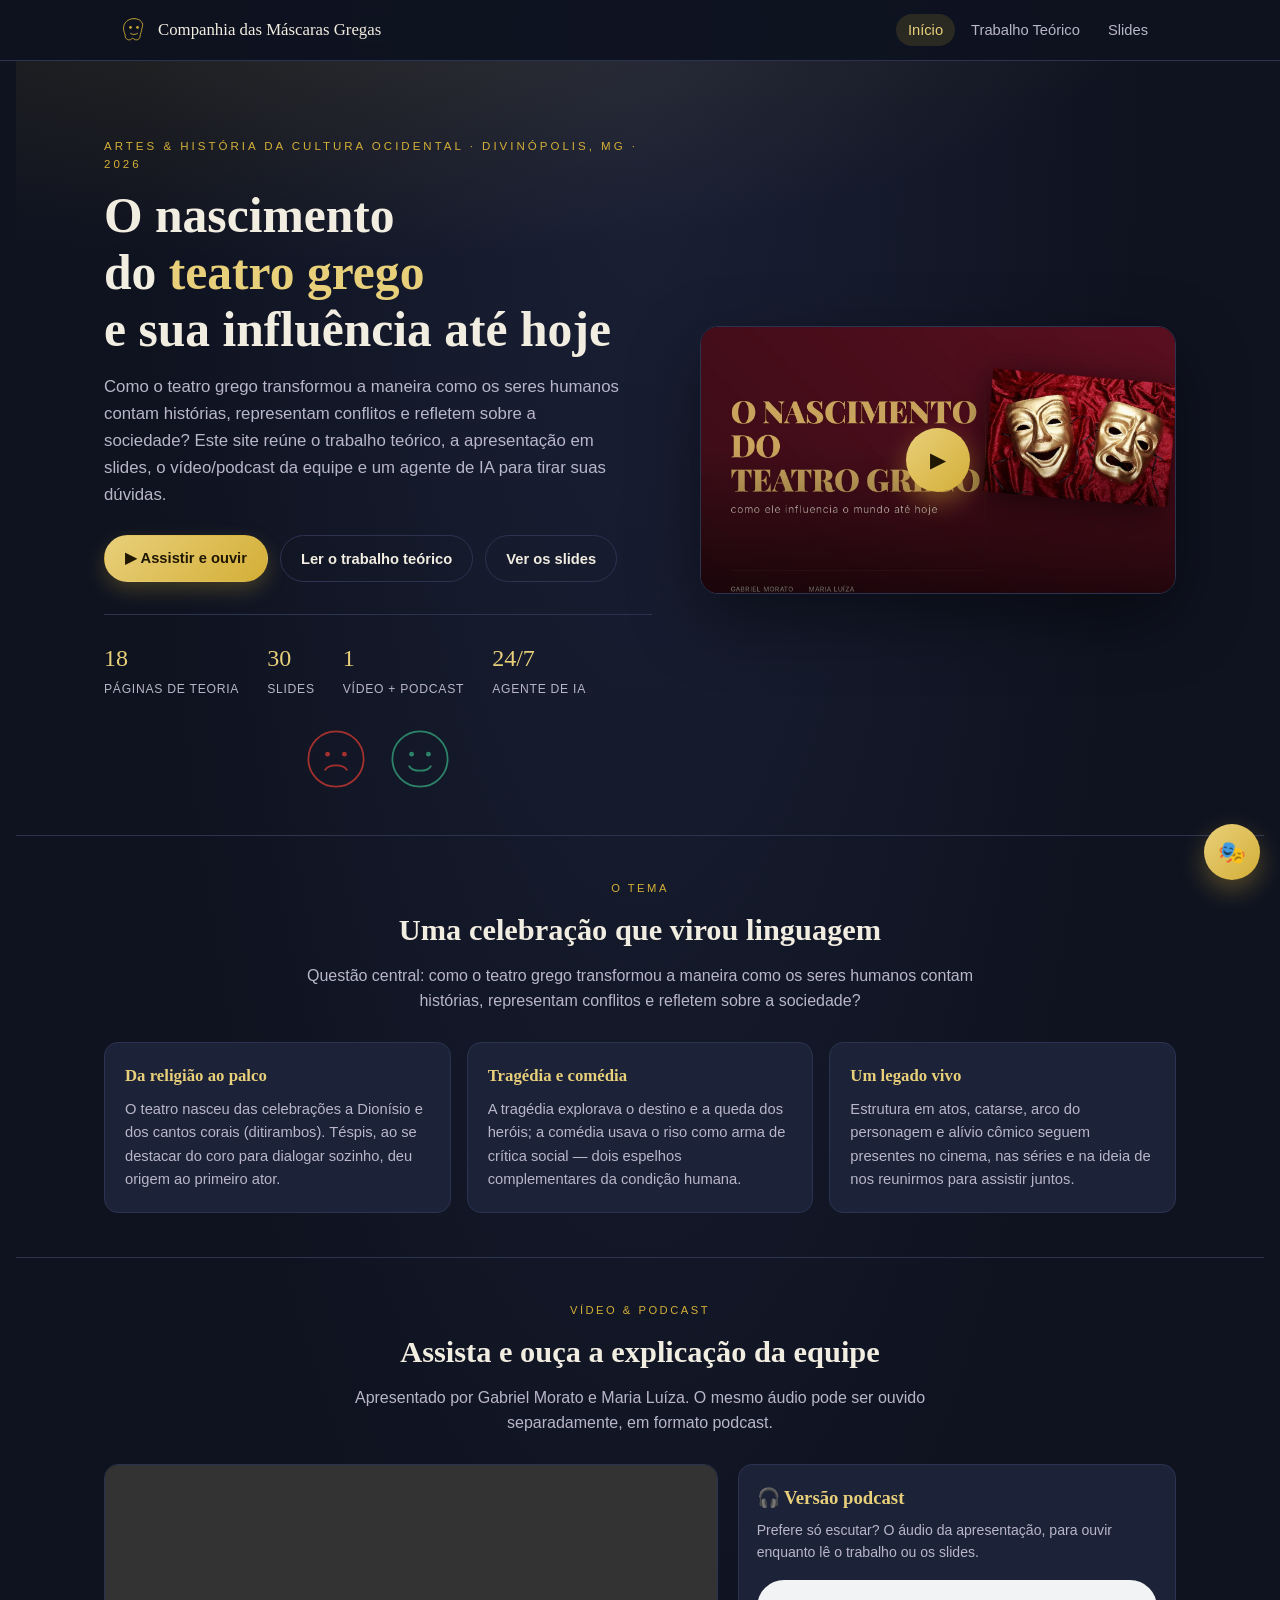
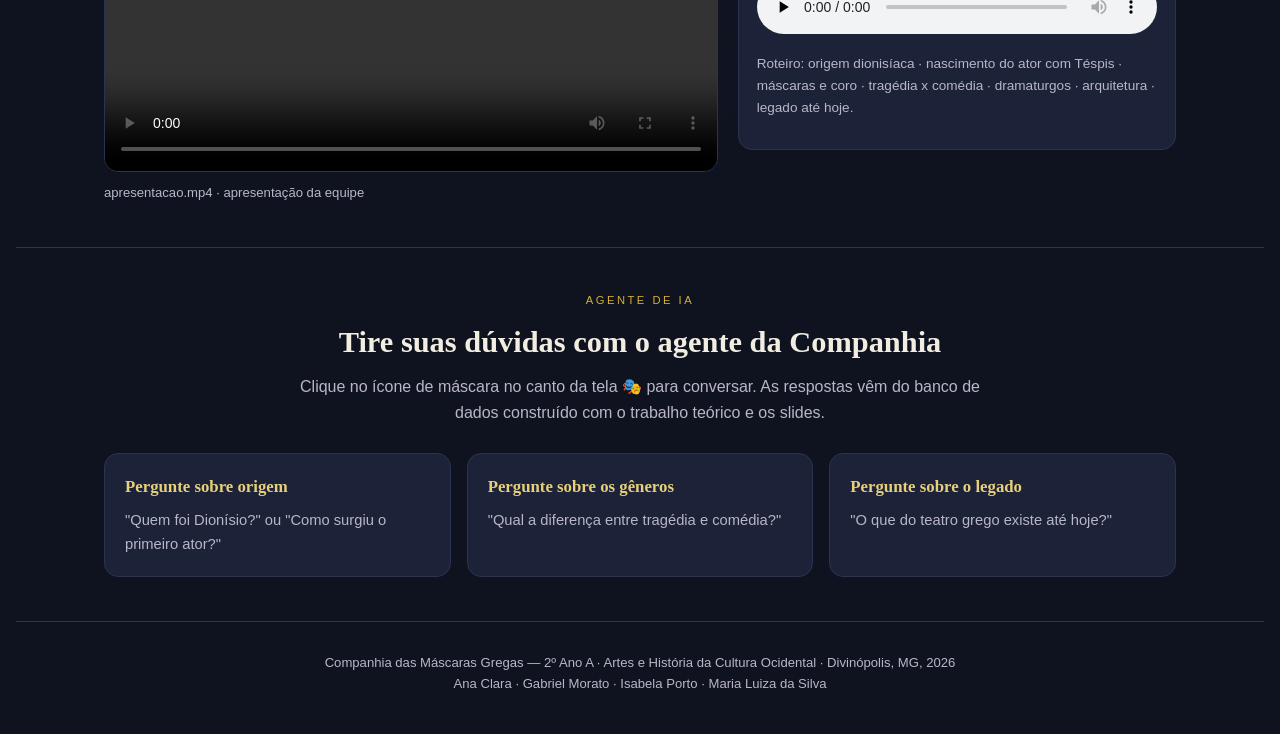
==== index.html @ db6a3429 "Galeria de páginas na aba Teoria e melhora a landing page - Substitui o iframe do PDF teórico por um" ====
<!DOCTYPE html>
<html lang="pt-BR">
<head>
<meta charset="UTF-8" />
<meta name="viewport" content="width=device-width, initial-scale=1.0" />
<title>Companhia das Máscaras Gregas</title>
<style>
:root{
  --bg:#0f1320; --bg-alt:#171c2e; --card:#1c2238;
  --gold:#d4af37; --gold-soft:#e8cf7a;
  --ink:#f2ede1; --ink-dim:#b9b6c9; --line:#2c3350;
  --tragedy:#b5342f; --comedy:#2f8f6f;
  --radius:14px;
  --serif:"Georgia","Iowan Old Style","Times New Roman",serif;
  --sans:-apple-system,"Segoe UI",Roboto,Helvetica,Arial,sans-serif;
}
*{box-sizing:border-box;}
html{scroll-behavior:smooth;}
body{margin:0;background:radial-gradient(ellipse at top,#1a2036 0%,var(--bg) 55%);color:var(--ink);font-family:var(--sans);line-height:1.6;padding:0 16px;}
img{max-width:100%;display:block;}
a{color:var(--gold-soft);}
.wrap{max-width:1080px;margin:0 auto;padding:0 4px;}
header.site{position:sticky;top:0;z-index:50;background:rgba(15,19,32,.92);backdrop-filter:blur(8px);border-bottom:1px solid var(--line);margin:0 -16px;}
.nav{display:flex;align-items:center;justify-content:space-between;padding:14px 20px;max-width:1080px;margin:0 auto;gap:16px;flex-wrap:wrap;}
.brand{display:flex;align-items:center;gap:10px;font-family:var(--serif);font-size:1.05rem;color:var(--ink);text-decoration:none;}
.brand svg{width:28px;height:28px;flex:none;}
.tabs{display:flex;gap:4px;flex-wrap:wrap;}
.tab-btn{color:var(--ink-dim);background:none;border:none;font-size:.92rem;padding:8px 12px;border-radius:999px;cursor:pointer;font-family:var(--sans);transition:background .2s,color .2s;}
.tab-btn:hover{background:rgba(212,175,55,.1);color:var(--gold-soft);}
.tab-btn.active{background:rgba(212,175,55,.14);color:var(--gold-soft);}
.hero{padding:64px 0 40px;position:relative;overflow:hidden;}
.hero::before{content:"";position:absolute;inset:-20% -10% auto -10%;height:420px;background:radial-gradient(ellipse at 30% 0%,rgba(212,175,55,.16),transparent 60%);pointer-events:none;}
.hero-grid{position:relative;display:grid;grid-template-columns:1.15fr 1fr;gap:48px;align-items:center;}
.hero-copy{text-align:left;}
.hero .kicker{text-transform:uppercase;letter-spacing:3px;font-size:.72rem;color:var(--gold);margin-bottom:14px;}
.hero h1{font-family:var(--serif);font-size:clamp(1.9rem,4vw,3.1rem);margin:0 0 16px;line-height:1.15;text-wrap:balance;}
.hero h1 em{color:var(--gold-soft);font-style:normal;}
.hero p.lead{max-width:520px;margin:0 0 26px;color:var(--ink-dim);font-size:1.05rem;}
.hero-actions{display:flex;gap:12px;flex-wrap:wrap;}
.hero-stats{display:flex;gap:28px;flex-wrap:wrap;margin:32px 0 0;padding-top:24px;border-top:1px solid var(--line);}
.hero-stats div{margin:0;}
.hero-stats dt{font-family:var(--serif);font-size:1.5rem;color:var(--gold-soft);}
.hero-stats dd{margin:2px 0 0;font-size:.76rem;color:var(--ink-dim);text-transform:uppercase;letter-spacing:.06em;}
.hero-visual{position:relative;display:block;border-radius:18px;overflow:hidden;border:1px solid var(--line);box-shadow:0 24px 70px rgba(0,0,0,.45);aspect-ratio:16/9;background:#000;}
.hero-visual::before{content:"";position:absolute;inset:0;background:linear-gradient(0deg,rgba(0,0,0,.55),transparent 55%);z-index:1;}
.hero-visual img{width:100%;height:100%;object-fit:cover;display:block;transition:transform .4s ease;}
.hero-visual:hover img{transform:scale(1.04);}
.hero-visual-play{position:absolute;top:50%;left:50%;transform:translate(-50%,-50%);z-index:2;width:64px;height:64px;border-radius:50%;background:linear-gradient(135deg,var(--gold-soft),var(--gold));display:flex;align-items:center;justify-content:center;font-size:1.3rem;color:#201703;box-shadow:0 10px 26px rgba(212,175,55,.4);}
@media (max-width:860px){
  .hero-grid{grid-template-columns:1fr;}
  .hero-copy{text-align:center;}
  .hero-actions,.hero-stats{justify-content:center;}
  .hero p.lead{margin-left:auto;margin-right:auto;}
}
.btn{display:inline-flex;align-items:center;gap:8px;padding:11px 20px;border-radius:999px;text-decoration:none;font-weight:600;font-size:.92rem;border:1px solid transparent;cursor:pointer;background:none;font-family:var(--sans);}
.btn.gold{background:linear-gradient(135deg,var(--gold-soft),var(--gold));color:#201703;box-shadow:0 8px 20px rgba(212,175,55,.25);}
.btn.ghost{background:transparent;border-color:var(--line);color:var(--ink);}
.masks-row{display:flex;justify-content:center;gap:24px;margin:30px 0 6px;}
.masks-row svg{width:60px;height:60px;opacity:.9;}
section{padding:44px 0;border-top:1px solid var(--line);}
section:first-of-type{border-top:none;}
.section-head{max-width:680px;margin:0 auto 28px;text-align:center;}
.section-head .eyebrow{text-transform:uppercase;letter-spacing:2.5px;font-size:.7rem;color:var(--gold);}
.section-head h2{font-family:var(--serif);font-size:clamp(1.35rem,3.2vw,1.9rem);margin:8px 0 8px;text-wrap:balance;}
.section-head p{color:var(--ink-dim);margin:0;}
.grid{display:grid;grid-template-columns:repeat(auto-fit,minmax(210px,1fr));gap:16px;}
.card{background:var(--card);border:1px solid var(--line);border-radius:var(--radius);padding:20px;}
.card h3{margin:0 0 8px;font-family:var(--serif);font-size:1.05rem;color:var(--gold-soft);}
.card p{margin:0;color:var(--ink-dim);font-size:.92rem;}
.media-block{display:grid;grid-template-columns:1.4fr 1fr;gap:20px;align-items:start;}
@media (max-width:720px){.media-block{grid-template-columns:1fr;}}
.video-fallback{width:100%;aspect-ratio:16/9;border-radius:var(--radius);border:1px solid var(--line);background:linear-gradient(135deg,#12070a,#1c2238);display:flex;flex-direction:column;align-items:center;justify-content:center;gap:10px;color:var(--ink-dim);text-align:center;padding:20px;}
video.media-player{width:100%;border-radius:var(--radius);border:1px solid var(--line);background:#000;display:block;}
audio.media-player{margin-top:4px;}
.video-fallback .play{width:56px;height:56px;border-radius:50%;background:rgba(212,175,55,.16);display:flex;align-items:center;justify-content:center;font-size:1.4rem;color:var(--gold-soft);}
.podcast-card{background:var(--card);border:1px solid var(--line);border-radius:var(--radius);padding:18px;}
.podcast-card h3{font-family:var(--serif);margin:0 0 6px;color:var(--gold-soft);}
.podcast-card p{color:var(--ink-dim);font-size:.88rem;margin:0 0 12px;}
.fake-audio{display:flex;align-items:center;gap:10px;background:var(--bg);border:1px solid var(--line);border-radius:10px;padding:8px 12px;}
.fake-audio .play{width:30px;height:30px;border-radius:50%;background:var(--gold);color:#201703;border:none;font-size:.8rem;cursor:pointer;}
.fake-audio .bar{flex:1;height:4px;border-radius:2px;background:var(--line);position:relative;overflow:hidden;}
.fake-audio .bar::after{content:"";position:absolute;left:0;top:0;bottom:0;width:22%;background:var(--gold-soft);}
.fake-audio .time{font-size:.75rem;color:var(--ink-dim);font-variant-numeric:tabular-nums;}
.paper{max-width:760px;margin:0 auto;font-family:var(--serif);font-size:1.02rem;}
.paper h2{font-family:var(--serif);color:var(--gold-soft);margin-top:38px;border-bottom:1px solid var(--line);padding-bottom:8px;}
.paper h3{color:var(--ink);margin-top:24px;}
.paper blockquote{margin:20px 0;padding:14px 18px;border-left:3px solid var(--gold);background:rgba(212,175,55,.06);font-style:italic;color:var(--ink-dim);}
.paper .authors{text-align:center;color:var(--ink-dim);font-family:var(--sans);margin-bottom:34px;}
.paper table{width:100%;border-collapse:collapse;margin:18px 0;font-family:var(--sans);font-size:.86rem;}
.paper th,.paper td{border:1px solid var(--line);padding:9px;text-align:left;vertical-align:top;}
.paper th{background:var(--bg-alt);color:var(--gold-soft);}
.pdf-block{margin-top:40px;border-top:1px solid var(--line);padding-top:24px;font-family:var(--sans);}
.pdf-bar{display:flex;flex-wrap:wrap;gap:12px;align-items:center;justify-content:space-between;margin-bottom:14px;color:var(--ink-dim);font-size:.9rem;}
.pdf-frame{width:100%;height:80vh;min-height:480px;border:1px solid var(--line);border-radius:var(--radius);background:#fff;}
.pdf-fallback{text-align:center;color:var(--ink-dim);font-size:.82rem;margin-top:10px;}
.slides-deck{display:flex;flex-direction:column;gap:16px;max-width:800px;margin:0 auto;}
.slide{background:var(--card);border:1px solid var(--line);border-radius:var(--radius);padding:22px 24px;position:relative;}
.slide .num{position:absolute;top:16px;right:20px;font-family:var(--serif);color:var(--line);font-size:1.5rem;}
.slide .presenter{font-size:.7rem;text-transform:uppercase;letter-spacing:1.5px;color:var(--gold);margin-bottom:8px;}
.slide h3{font-family:var(--serif);font-size:1.25rem;margin:0 0 10px;color:var(--ink);text-wrap:balance;}
.slide p.quote{font-style:italic;color:var(--gold-soft);margin:10px 0 0;}
footer.site{border-top:1px solid var(--line);padding:30px 0 40px;text-align:center;color:var(--ink-dim);font-size:.82rem;}
#ai-toggle{position:fixed;bottom:20px;right:20px;z-index:100;width:56px;height:56px;border-radius:50%;border:none;background:linear-gradient(135deg,var(--gold-soft),var(--gold));color:#201703;font-size:1.4rem;cursor:pointer;box-shadow:0 10px 26px rgba(212,175,55,.35);}
#ai-panel{position:fixed;bottom:88px;right:20px;z-index:100;width:min(360px,calc(100vw - 32px));max-height:min(520px,calc(100vh - 130px));background:var(--bg-alt);border:1px solid var(--line);border-radius:16px;box-shadow:0 20px 60px rgba(0,0,0,.5);display:flex;flex-direction:column;overflow:hidden;}
#ai-panel[hidden]{display:none;}
.ai-head{padding:12px 14px;border-bottom:1px solid var(--line);display:flex;align-items:center;gap:9px;background:var(--card);}
.ai-head .dot{width:8px;height:8px;border-radius:50%;background:#37d17c;box-shadow:0 0 6px #37d17c;}
.ai-head strong{font-family:var(--serif);font-size:.95rem;}
.ai-head span.sub{display:block;font-size:.7rem;color:var(--ink-dim);}
.ai-head button.close{margin-left:auto;background:none;border:none;color:var(--ink-dim);font-size:1.05rem;cursor:pointer;}
.ai-messages{flex:1;overflow-y:auto;padding:12px 14px;display:flex;flex-direction:column;gap:10px;font-size:.87rem;}
.msg{max-width:92%;padding:9px 12px;border-radius:12px;line-height:1.5;}
.msg.bot{background:var(--card);border:1px solid var(--line);align-self:flex-start;border-bottom-left-radius:3px;}
.msg.user{background:rgba(212,175,55,.16);color:var(--ink);align-self:flex-end;border-bottom-right-radius:3px;}
.msg .src{display:block;margin-top:7px;font-size:.7rem;color:var(--gold-soft);}
.ai-suggestions{display:flex;flex-wrap:wrap;gap:6px;padding:0 14px 8px;}
.chip{font-size:.72rem;padding:5px 9px;border-radius:999px;border:1px solid var(--line);background:transparent;color:var(--ink-dim);cursor:pointer;}
.chip:hover{border-color:var(--gold);color:var(--gold-soft);}
.ai-input{display:flex;gap:8px;padding:10px;border-top:1px solid var(--line);background:var(--card);}
.ai-input input{flex:1;background:var(--bg);border:1px solid var(--line);border-radius:10px;padding:9px 11px;color:var(--ink);font-size:.87rem;}
.ai-input input:focus{outline:1px solid var(--gold);}
.ai-input button{background:var(--gold);border:none;border-radius:10px;padding:0 14px;font-weight:700;cursor:pointer;color:#201703;}
.slides-gallery{display:grid;grid-template-columns:repeat(auto-fill,minmax(280px,1fr));gap:16px;}
.slides-gallery figure{margin:0;background:var(--card);border:1px solid var(--line);border-radius:var(--radius);overflow:hidden;}
.slides-gallery img{width:100%;aspect-ratio:16/9;object-fit:cover;background:#000;cursor:zoom-in;display:block;}
.slides-gallery.portrait{grid-template-columns:repeat(auto-fill,minmax(200px,1fr));}
.slides-gallery.portrait img{aspect-ratio:210/297;object-fit:contain;background:#fff;}
.slides-gallery figcaption{padding:8px 12px;font-size:.78rem;color:var(--ink-dim);font-variant-numeric:tabular-nums;}
.slide-lightbox{position:fixed;inset:0;z-index:200;background:rgba(6,8,14,.92);display:flex;align-items:center;justify-content:center;padding:24px;}
.slide-lightbox[hidden]{display:none;}
.slide-lightbox img{max-width:100%;max-height:100%;border-radius:8px;box-shadow:0 20px 60px rgba(0,0,0,.6);}
.slide-lightbox button{position:absolute;background:rgba(255,255,255,.1);border:1px solid var(--line);color:var(--ink);width:44px;height:44px;border-radius:50%;font-size:1.2rem;cursor:pointer;}
.slide-lightbox .lb-close{top:20px;right:20px;}
.slide-lightbox .lb-prev{left:20px;top:50%;transform:translateY(-50%);}
.slide-lightbox .lb-next{right:20px;top:50%;transform:translateY(-50%);}
</style>

<header class="site">
  <nav class="nav">
    <a class="brand" href="#" onclick="return false;">
      <svg viewBox="0 0 64 64" fill="none"><path d="M32 6C18 6 8 16 8 28c0 8 4 12 4 18 0 6 6 10 12 8 2-1 3-3 5-3s3 2 5 3c6 2 12-2 12-8 0-6 4-10 4-18C56 16 46 6 32 6Z" stroke="#d4af37" stroke-width="2"/><circle cx="24" cy="26" r="3" fill="#d4af37"/><circle cx="40" cy="26" r="3" fill="#d4af37"/><path d="M24 40c3 3 13 3 16 0" stroke="#d4af37" stroke-width="2" stroke-linecap="round"/></svg>
      Companhia das Máscaras Gregas
    </a>
    <div class="tabs" id="tabs">
      <button class="tab-btn active" data-tab="inicio">Início</button>
      <button class="tab-btn" data-tab="teoria">Trabalho Teórico</button>
      <button class="tab-btn" data-tab="slides">Slides</button>
    </div>
  </nav>
</header>

<main id="tab-inicio">
  <section class="hero">
    <div class="wrap hero-grid">
      <div class="hero-copy">
        <p class="kicker">Artes &amp; História da Cultura Ocidental · Divinópolis, MG · 2026</p>
        <h1>O nascimento do <em>teatro grego</em><br>e sua influência até hoje</h1>
        <p class="lead">Como o teatro grego transformou a maneira como os seres humanos contam histórias, representam conflitos e refletem sobre a sociedade? Este site reúne o trabalho teórico, a apresentação em slides, o vídeo/podcast da equipe e um agente de IA para tirar suas dúvidas.</p>
        <div class="hero-actions">
          <a class="btn gold" href="#midia">▶ Assistir e ouvir</a>
          <button class="btn ghost" data-tab="teoria">Ler o trabalho teórico</button>
          <button class="btn ghost" data-tab="slides">Ver os slides</button>
        </div>
        <dl class="hero-stats">
          <div><dt>18</dt><dd>páginas de teoria</dd></div>
          <div><dt>30</dt><dd>slides</dd></div>
          <div><dt>1</dt><dd>vídeo + podcast</dd></div>
          <div><dt>24/7</dt><dd>agente de IA</dd></div>
        </dl>
        <div class="masks-row" aria-hidden="true">
          <svg viewBox="0 0 100 100"><circle cx="50" cy="50" r="46" fill="none" stroke="#b5342f" stroke-width="3"/><circle cx="36" cy="42" r="4" fill="#b5342f"/><circle cx="64" cy="42" r="4" fill="#b5342f"/><path d="M32 68c6-10 30-10 36 0" stroke="#b5342f" stroke-width="3" fill="none" stroke-linecap="round"/></svg>
          <svg viewBox="0 0 100 100"><circle cx="50" cy="50" r="46" fill="none" stroke="#2f8f6f" stroke-width="3"/><circle cx="36" cy="42" r="4" fill="#2f8f6f"/><circle cx="64" cy="42" r="4" fill="#2f8f6f"/><path d="M32 62c6 10 30 10 36 0" stroke="#2f8f6f" stroke-width="3" fill="none" stroke-linecap="round"/></svg>
        </div>
      </div>
      <a class="hero-visual" href="#midia" aria-label="Assistir ao vídeo da apresentação">
        <img src="media/slides/slide-01.jpg" alt="Slide de abertura da apresentação" loading="eager" />
        <span class="hero-visual-play">▶</span>
      </a>
    </div>
  </section>

  <section id="tema">
    <div class="wrap">
      <div class="section-head">
        <p class="eyebrow">O tema</p>
        <h2>Uma celebração que virou linguagem</h2>
        <p>Questão central: como o teatro grego transformou a maneira como os seres humanos contam histórias, representam conflitos e refletem sobre a sociedade?</p>
      </div>
      <div class="grid">
        <div class="card"><h3>Da religião ao palco</h3><p>O teatro nasceu das celebrações a Dionísio e dos cantos corais (ditirambos). Téspis, ao se destacar do coro para dialogar sozinho, deu origem ao primeiro ator.</p></div>
        <div class="card"><h3>Tragédia e comédia</h3><p>A tragédia explorava o destino e a queda dos heróis; a comédia usava o riso como arma de crítica social — dois espelhos complementares da condição humana.</p></div>
        <div class="card"><h3>Um legado vivo</h3><p>Estrutura em atos, catarse, arco do personagem e alívio cômico seguem presentes no cinema, nas séries e na ideia de nos reunirmos para assistir juntos.</p></div>
      </div>
    </div>
  </section>

  <section id="midia">
    <div class="wrap">
      <div class="section-head">
        <p class="eyebrow">Vídeo &amp; Podcast</p>
        <h2>Assista e ouça a explicação da equipe</h2>
        <p>Apresentado por Gabriel Morato e Maria Luíza. O mesmo áudio pode ser ouvido separadamente, em formato podcast.</p>
      </div>
      <div class="media-block">
        <div>
          <video class="media-player" controls preload="metadata" playsinline>
            <source src="media/apresentacao.mp4" type="video/mp4" />
            Seu navegador não suporta vídeo embutido.
            <a href="media/apresentacao.mp4">Baixar o vídeo</a>.
          </video>
          <p style="margin:10px 0 0;color:var(--ink-dim);font-size:.82rem;">apresentacao.mp4 · apresentação da equipe</p>
        </div>
        <div class="podcast-card">
          <h3>🎧 Versão podcast</h3>
          <p>Prefere só escutar? O áudio da apresentação, para ouvir enquanto lê o trabalho ou os slides.</p>
          <audio class="media-player" controls preload="none" style="width:100%;">
            <source src="media/podcast.mp3" type="audio/mpeg" />
            Seu navegador não suporta áudio embutido.
            <a href="media/podcast.mp3">Baixar o áudio</a>.
          </audio>
          <p style="margin-top:12px;color:var(--ink-dim);font-size:.85rem;">Roteiro: origem dionisíaca · nascimento do ator com Téspis · máscaras e coro · tragédia x comédia · dramaturgos · arquitetura · legado até hoje.</p>
        </div>
      </div>
    </div>
  </section>

  <section id="ia-info">
    <div class="wrap">
      <div class="section-head">
        <p class="eyebrow">Agente de IA</p>
        <h2>Tire suas dúvidas com o agente da Companhia</h2>
        <p>Clique no ícone de máscara no canto da tela 🎭 para conversar. As respostas vêm do banco de dados construído com o trabalho teórico e os slides.</p>
      </div>
      <div class="grid">
        <div class="card"><h3>Pergunte sobre origem</h3><p>"Quem foi Dionísio?" ou "Como surgiu o primeiro ator?"</p></div>
        <div class="card"><h3>Pergunte sobre os gêneros</h3><p>"Qual a diferença entre tragédia e comédia?"</p></div>
        <div class="card"><h3>Pergunte sobre o legado</h3><p>"O que do teatro grego existe até hoje?"</p></div>
      </div>
    </div>
  </section>
</main>

<main id="tab-teoria" hidden>
  <section>
    <div class="wrap">
      <article class="paper">
        <p class="eyebrow" style="text-align:center;color:#d4af37;letter-spacing:2px;text-transform:uppercase;font-size:.72rem;">Trabalho acadêmico teórico</p>
        <h1 style="text-align:center;font-family:var(--serif);font-size:clamp(1.4rem,4vw,2.1rem);text-wrap:balance;">O Nascimento do Teatro Grego e Como Isso Influencia o Mundo até Hoje</h1>
        <p class="authors">Ana Clara · Gabriel Morato · Isabela Porto · Maria Luiza da Silva<br>Companhia das Máscaras Gregas — 2º Ano A · Divinópolis, MG, 2026</p>

        <h2>1. Introdução</h2>
        <p>O teatro grego constitui uma das mais importantes criações culturais da Antiguidade. Não aconteceu de maneira repentina nem pode ser atribuído a uma única pessoa: foi resultado de um processo histórico em que religião, poesia, música, dança, festas públicas, mitologia e vida política se combinaram em uma nova forma de expressão.</p>
        <p>O desenvolvimento do teatro ocorreu principalmente em Atenas, no século VI a.C., ligado às celebrações em homenagem a Dionísio. Entre essas festividades, destacava-se a Grande Dionísia, que incluía procissões, sacrifícios, apresentações corais e competições dramáticas no Teatro de Dionísio, na encosta sul da Acrópole.</p>
        <blockquote>Síntese teórica: o teatro grego não emergiu como simples entretenimento, mas como resultado da convergência entre a ritualística comunitária e a necessidade de institucionalizar um espaço cívico para o debate dos dilemas éticos, políticos e existenciais da polis.</blockquote>

        <h2>2. A religião e as origens do drama</h2>
        <p>Dionísio era associado à alteridade, ao êxtase, ao vinho e à transformação. O coro entoava o ditirambo em sua honra; o salto para o drama ocorreu quando um integrante do coro se destacou para dialogar com o grupo. A tradição atribui a Téspis o papel de primeiro ator — daí a palavra "tespiano".</p>

        <h2>5. As máscaras e sua relevância simbólica</h2>
        <p>A máscara (<em>prosopon</em>) permitia a um mesmo ator assumir múltiplos papéis instantaneamente e viabilizava a interpretação de personagens femininas por um elenco exclusivamente masculino.</p>
        <blockquote>Pesquisas contemporâneas contestam o mito de que a boca das máscaras amplificava a voz como um alto-falante: sua função era visual, simbólica e tipológica — não acústica.</blockquote>

        <h2>8. Tragédia vs. comédia: uma comparação estética</h2>
        <table>
          <thead><tr><th>Elemento</th><th>Tragédia grega</th><th>Comédia grega</th></tr></thead>
          <tbody>
            <tr><td>Personagens</td><td>Reis, heróis, deuses</td><td>Cidadãos comuns, políticos ridicularizados</td></tr>
            <tr><td>Efeito psicológico</td><td>Catarse (compaixão e temor)</td><td>Riso libertador</td></tr>
            <tr><td>Desfecho</td><td>Catástrofe, morte, exílio</td><td>Reconciliação, festa, casamento</td></tr>
          </tbody>
        </table>
        <div class="pdf-block">
          <div class="pdf-bar">
            <span>📄 Trabalho teórico completo — 18 páginas</span>
            <a class="btn gold" href="media/teoria.pdf" target="_blank" rel="noopener">Baixar o PDF</a>
          </div>
          <div class="slides-gallery portrait" id="teoria-gallery"></div>
        </div>
      </article>
    </div>
  </section>
</main>

<main id="tab-slides" hidden>
  <section>
    <div class="wrap">
      <div class="section-head">
        <p class="eyebrow">Apresentação</p>
        <h2>Slides da apresentação</h2>
        <p>Apresentado por Gabriel Morato e Maria Luíza — 30 slides. Clique em um slide para ampliar. <a href="media/slides.pdf" target="_blank" rel="noopener">Baixar o PDF completo</a>.</p>
      </div>
      <div class="slides-gallery" id="slides-gallery"></div>
    </div>
  </section>
</main>

<div class="slide-lightbox" id="slide-lightbox" hidden>
  <button class="lb-close" id="lb-close" aria-label="Fechar">✕</button>
  <button class="lb-prev" id="lb-prev" aria-label="Anterior">‹</button>
  <img id="lb-img" alt="Slide ampliado" />
  <button class="lb-next" id="lb-next" aria-label="Próximo">›</button>
</div>

<footer class="site">
  <div class="wrap">Companhia das Máscaras Gregas — 2º Ano A · Artes e História da Cultura Ocidental · Divinópolis, MG, 2026<br>Ana Clara · Gabriel Morato · Isabela Porto · Maria Luiza da Silva</div>
</footer>

<script>
document.querySelectorAll('[data-tab]').forEach(function(btn){
  btn.addEventListener('click', function(){
    var target = btn.dataset.tab;
    document.querySelectorAll('#tabs .tab-btn').forEach(function(b){ b.classList.toggle('active', b.dataset.tab === target); });
    ['inicio','teoria','slides'].forEach(function(t){
      document.getElementById('tab-'+t).hidden = (t !== target);
    });
    window.scrollTo({top:0, behavior:'smooth'});
  });
});
</script>

<script>
var KB = [
  {title:"Introdução ao tema", tags:["introdução","tema","resumo","pesquisa"], text:"A questão central da pesquisa é: como o teatro grego transformou a maneira como os seres humanos contam histórias, representam conflitos e refletem sobre a sociedade? O teatro não nasceu de repente: foi resultado de um processo que uniu religião, poesia, música, dança e vida política."},
  {title:"Religião e origens do drama", tags:["dionísio","religião","téspis","ditirambo","grande dionísia"], text:"O teatro surgiu ligado às celebrações a Dionísio, deus do êxtase e da transformação. A Grande Dionísia reunia procissões, sacrifícios e competições dramáticas. Téspis é tradicionalmente reconhecido como o primeiro ator, ao se destacar do coro para dialogar sozinho — daí a palavra 'tespiano'."},
  {title:"Tragédia versus comédia", tags:["tragédia","comédia","catarse","riso","diferença"], text:"A tragédia trata do destino e da queda do herói, gerando catarse por compaixão e temor, em tom solene. A comédia trata da vida cotidiana, usando riso e crítica social, em tom irreverente. O desfecho trágico é catástrofe; o cômico é reconciliação e festa."},
  {title:"Arquitetura e espaço teatral", tags:["theatron","orchestra","skene","parodoi","mechane","deus ex machina"], text:"O theatron eram as arquibancadas semicirculares; a orchestra, a área circular do coro; a skēnē, a construção de apoio ao fundo; os parodoi, as entradas laterais. A mechanē (guindaste) fazia atores 'voarem' como deuses, origem da expressão 'deus ex machina'."},
  {title:"As máscaras", tags:["máscara","prosopon","atores homens"], text:"A máscara (prosopon) permitia trocar instantaneamente de personagem e viabilizava a interpretação de mulheres por um elenco masculino. Pesquisas atuais contestam que ela amplificasse a voz: sua função era visual e simbólica, não acústica."},
  {title:"Ésquilo, o pai da tragédia", tags:["ésquilo","oresteia","segundo ator"], text:"Ésquilo introduziu o segundo ator, criando o conflito direto entre indivíduos. Sua trilogia Oresteia narra a vingança na Casa de Átreu e termina com a criação de um tribunal, simbolizando a passagem da vingança de sangue para a justiça institucional."},
  {title:"Sófocles", tags:["sófocles","édipo rei","antígona","hamartia"], text:"Sófocles introduziu o terceiro ator. Em Édipo Rei, o herói tenta fugir do destino e é justamente isso que o cumpre (ironia trágica, hamartia). Em Antígona, mostra o choque entre o dever moral e a lei do Estado."},
  {title:"Eurípides", tags:["eurípides","medeia","realismo psicológico"], text:"Eurípides antecipou o realismo psicológico, criando heróis com paixões e contradições. Em Medeia, expõe a opressão feminina; também criticava os deuses tradicionais e dava voz aos marginalizados."},
  {title:"Aristóteles e a Poética", tags:["aristóteles","catarse","mímesis","peripécia","anagnórise"], text:"Aristóteles definiu a catarse como purificação emocional via piedade e terror, a peripécia como reviravolta da sorte e a anagnórise como o momento de reconhecimento da verdade. Para ele, a poesia representa o que poderia acontecer, sendo mais filosófica que a história."},
  {title:"Aristófanes", tags:["aristófanes","lisístrata","parábase"], text:"Aristófanes usava a comédia como tribuna cívica, ridicularizando políticos e a guerra. Em Lisístrata, mulheres fazem greve de sexo pela paz. A parábase era o momento em que o coro falava diretamente ao público."},
  {title:"Atores e coro", tags:["ator","coro","hypokritai","corego"], text:"Os atores (hypokritai) eram profissionais respeitados. O coro, de 12 a 24 integrantes, funcionava como consciência coletiva, alertando contra a hybris e comentando os acontecimentos. O corego financiava a produção como dever cívico."},
  {title:"Música no teatro grego", tags:["música","aulos","dança"], text:"O espetáculo grego unia palavra, música e dança. O aulos, instrumento de sopro, acompanhava o coro. Diferentes modos musicais despertavam emoções específicas no público."},
  {title:"O legado até hoje", tags:["legado","cinema","hoje","influência"], text:"A estrutura em atos, o arco do personagem, a catarse e a anagnórise seguem na base do cinema e das séries. O teatro ensinou que a arte é uma necessidade cívica de refletir coletivamente."}
];
function norm(s){return s.toLowerCase().normalize("NFD").replace(/[̀-ͯ]/g,"").replace(/[^a-z0-9\s]/g," ");}
var STOP = new Set(["a","o","as","os","de","da","do","das","dos","e","em","um","uma","que","qual","como","por","para","com","sobre","sua","seu","e","foi","era","sao","ser","no","na","se","ao","teatro","porque","quem","quando","onde"]);
function tok(s){return norm(s).split(/\s+/).filter(function(w){return w.length>2 && !STOP.has(w);});}
function answer(q){
  var qt = tok(q);
  if(!qt.length) return {text:"Pode reformular a pergunta?", src:[]};
  var scored = KB.map(function(item){
    var bag = tok(item.title+" "+item.tags.join(" ")+" "+item.text);
    var freq = {}; bag.forEach(function(t){freq[t]=(freq[t]||0)+1;});
    var score = 0;
    qt.forEach(function(w){
      if(freq[w]) score += freq[w];
      item.tags.forEach(function(tag){ tag=norm(tag); if(tag.indexOf(w)>-1||w.indexOf(tag)>-1) score+=2; });
      if(norm(item.title).indexOf(w)>-1) score+=3;
    });
    return {item:item, score:score};
  }).filter(function(s){return s.score>0;}).sort(function(a,b){return b.score-a.score;});
  if(!scored.length) return {text:"Não encontrei isso na base de conhecimento (nesta prévia ela tem só 13 dos 18 tópicos do site real). Tente perguntar sobre Dionísio, máscaras, tragédia, comédia, os dramaturgos ou o legado do teatro grego.", src:[]};
  var top = scored.slice(0,1);
  return {text: top.map(function(s){return s.item.text;}).join("\n\n"), src: top.map(function(s){return s.item.title;})};
}
function addMsg(container, role, text, src){
  var msg = document.createElement('div');
  msg.className = 'msg '+role;
  msg.innerHTML = text.replace(/\n/g,'<br><br>');
  if(src && src.length){ var s=document.createElement('span'); s.className='src'; s.textContent='📖 Fonte: '+src.join(' · '); msg.appendChild(s); }
  container.appendChild(msg);
  container.scrollTop = container.scrollHeight;
}
var toggle = document.createElement('button');
toggle.id='ai-toggle'; toggle.textContent='🎭'; toggle.setAttribute('aria-label','Abrir agente de IA');
document.body.appendChild(toggle);
var panel = document.createElement('div');
panel.id='ai-panel'; panel.hidden = true;
panel.innerHTML = '<div class="ai-head"><span class="dot"></span><div><strong>Agente da Companhia</strong><span class="sub">Responde com base no trabalho e nos slides</span></div><button class="close" aria-label="Fechar">✕</button></div><div class="ai-messages" id="ai-messages"></div><div class="ai-suggestions" id="ai-suggestions"></div><div class="ai-input"><input id="ai-field" type="text" placeholder="Pergunte sobre o teatro grego..." autocomplete="off"/><button id="ai-send">Enviar</button></div>';
document.body.appendChild(panel);
var messages = panel.querySelector('#ai-messages');
var suggestionsBox = panel.querySelector('#ai-suggestions');
var field = panel.querySelector('#ai-field');
var sendBtn = panel.querySelector('#ai-send');
['Quem foi Téspis?','Para que servia a máscara?','O que é catarse?','Tragédia x comédia?'].forEach(function(s){
  var chip = document.createElement('button'); chip.className='chip'; chip.textContent=s;
  chip.addEventListener('click', function(){ field.value = s; ask(); });
  suggestionsBox.appendChild(chip);
});
var greeted = false;
toggle.addEventListener('click', function(){
  panel.hidden = !panel.hidden;
  if(!panel.hidden && !greeted){
    greeted = true;
    addMsg(messages,'bot','Salve! 🎭 Sou o agente de IA da Companhia das Máscaras Gregas, agora com o Google Gemini. Na primeira pergunta vou pedir sua chave da API (fica só neste navegador). Pergunte sobre a origem do teatro, Dionísio, máscaras, tragédia, comédia, os dramaturgos ou o legado até hoje.');
  }
  if(!panel.hidden) field.focus();
});
panel.querySelector('.close').addEventListener('click', function(){ panel.hidden = true; });
/* ---- Integração com o Google Gemini ----
   A chave da API não fica no código (site estático a exporia a qualquer
   visitante). Ela é pedida ao usuário e guardada só no localStorage.
   Sem chave ou em caso de erro, cai no mecanismo local answer(). */
var GEMINI_URL = 'https://generativelanguage.googleapis.com/v1beta/models/gemini-2.0-flash:generateContent';
var GEMINI_KEY_STORE = 'gemini_api_key';
var chatHistory = []; // [{role:'user'|'model', text}]

function getGeminiKey(){ try { return localStorage.getItem(GEMINI_KEY_STORE) || ''; } catch(e){ return ''; } }
function setGeminiKey(v){ try { v ? localStorage.setItem(GEMINI_KEY_STORE, v) : localStorage.removeItem(GEMINI_KEY_STORE); } catch(e){} }
function ensureGeminiKey(){
  var k = getGeminiKey();
  if(k) return k;
  var entered = window.prompt('Cole sua chave da API do Google Gemini (guardada apenas neste navegador):');
  if(entered){ entered = entered.trim(); setGeminiKey(entered); return entered; }
  return '';
}

var GEMINI_SYSTEM =
  'Você é o agente de IA da "Companhia das Máscaras Gregas", um trabalho escolar de Artes e ' +
  'História da Cultura Ocidental sobre o teatro grego. Responda em português, de forma ' +
  'didática, correta e objetiva (2 a 4 parágrafos no máximo). Baseie-se prioritariamente na ' +
  'base de conhecimento do trabalho abaixo; se a pergunta fugir do tema do teatro grego, ' +
  'responda brevemente e reconduza ao assunto.\n\n=== BASE DE CONHECIMENTO ===\n' +
  KB.map(function(k){ return '- ' + k.title + ': ' + k.text; }).join('\n');

function callGemini(key, question){
  chatHistory.push({ role:'user', text: question });
  var body = {
    systemInstruction: { parts: [{ text: GEMINI_SYSTEM }] },
    contents: chatHistory.map(function(t){ return { role: t.role, parts: [{ text: t.text }] }; }),
    generationConfig: { temperature: 0.4 }
  };
  return fetch(GEMINI_URL + '?key=' + encodeURIComponent(key), {
    method: 'POST',
    headers: { 'Content-Type': 'application/json' },
    body: JSON.stringify(body)
  }).then(function(res){
    return res.json().then(function(data){
      if(!res.ok){ throw new Error((data && data.error && data.error.message) || ('HTTP ' + res.status)); }
      var parts = data && data.candidates && data.candidates[0] && data.candidates[0].content && data.candidates[0].content.parts;
      var out = parts && parts.map(function(p){ return p.text || ''; }).join('').trim();
      if(!out) throw new Error('resposta vazia do modelo');
      chatHistory.push({ role:'model', text: out });
      return out;
    });
  });
}

function ask(){
  var q = field.value.trim(); if(!q) return;
  addMsg(messages,'user',q); field.value='';

  var key = ensureGeminiKey();
  if(!key){
    var r = answer(q);
    addMsg(messages,'bot','(sem chave do Gemini — resposta da base local)\n\n' + r.text, r.src);
    return;
  }

  field.disabled = true; sendBtn.disabled = true;
  var pending = document.createElement('div');
  pending.className = 'msg bot'; pending.textContent = '…';
  messages.appendChild(pending); messages.scrollTop = messages.scrollHeight;

  callGemini(key, q).then(function(reply){
    pending.innerHTML = reply.replace(/\n/g,'<br><br>');
  }).catch(function(err){
    chatHistory.pop();
    var r = answer(q);
    pending.innerHTML = ('⚠️ Falha ao consultar o Gemini (' + err.message + '). Resposta da base local:').replace(/\n/g,'<br>')
      + '<br><br>' + r.text.replace(/\n/g,'<br><br>');
    if(r.src && r.src.length){ var s=document.createElement('span'); s.className='src'; s.textContent='📖 Fonte: '+r.src.join(' · '); pending.appendChild(s); }
  }).then(function(){
    field.disabled = false; sendBtn.disabled = false; field.focus();
    messages.scrollTop = messages.scrollHeight;
  });
}
sendBtn.addEventListener('click', ask);
field.addEventListener('keydown', function(e){ if(e.key==='Enter') ask(); });

var kbtn = document.createElement('button');
kbtn.className = 'close'; kbtn.textContent = '🔑'; kbtn.title = 'Trocar/remover a chave do Gemini';
kbtn.style.marginLeft = '0';
kbtn.addEventListener('click', function(){
  var cur = getGeminiKey();
  var v = window.prompt('Chave da API do Gemini (vazio remove):', cur);
  if(v === null) return;
  setGeminiKey(v.trim());
  addMsg(messages,'bot', v.trim() ? 'Chave atualizada.' : 'Chave removida — passo a responder pela base local.');
});
panel.querySelector('.ai-head').insertBefore(kbtn, panel.querySelector('.ai-head .close'));
</script>

<script>
/* ---- Galerias de imagens (slides e páginas do PDF teórico), com lightbox compartilhado ---- */
(function(){
  var lb = document.getElementById('slide-lightbox');
  var lbImg = document.getElementById('lb-img');
  if(!lb) return;
  var activeSrcs = [], activeLabel = '', cur = 0;

  function show(idx){
    cur = (idx + activeSrcs.length) % activeSrcs.length;
    lbImg.src = activeSrcs[cur];
    lbImg.alt = activeLabel + ' ' + (cur+1) + ' de ' + activeSrcs.length;
    lb.hidden = false;
  }
  function close(){ lb.hidden = true; lbImg.src = ''; }
  document.getElementById('lb-close').addEventListener('click', close);
  document.getElementById('lb-prev').addEventListener('click', function(){ show(cur-1); });
  document.getElementById('lb-next').addEventListener('click', function(){ show(cur+1); });
  lb.addEventListener('click', function(e){ if(e.target === lb) close(); });
  document.addEventListener('keydown', function(e){
    if(lb.hidden) return;
    if(e.key === 'Escape') close();
    else if(e.key === 'ArrowLeft') show(cur-1);
    else if(e.key === 'ArrowRight') show(cur+1);
  });

  function buildGallery(containerId, pathPrefix, total, label){
    var gallery = document.getElementById(containerId);
    if(!gallery) return;
    var srcs = [];
    for(var i=1;i<=total;i++){
      var n = (i<10?'0':'') + i;
      var src = pathPrefix + n + '.jpg';
      srcs.push(src);
      var fig = document.createElement('figure');
      var img = document.createElement('img');
      img.src = src;
      img.loading = 'lazy';
      img.alt = label + ' ' + i + ' de ' + total;
      img.dataset.index = i - 1;
      var cap = document.createElement('figcaption');
      cap.textContent = label + ' ' + n + ' / ' + total;
      fig.appendChild(img); fig.appendChild(cap);
      gallery.appendChild(fig);
    }
    gallery.addEventListener('click', function(e){
      var t = e.target;
      if(t.tagName === 'IMG' && t.dataset.index !== undefined){
        activeSrcs = srcs; activeLabel = label;
        show(parseInt(t.dataset.index,10));
      }
    });
  }

  buildGallery('slides-gallery', 'media/slides/slide-', 30, 'Slide');
  buildGallery('teoria-gallery', 'media/teoria-paginas/pagina-', 18, 'Página');
})();
</script>
</body>
</html>
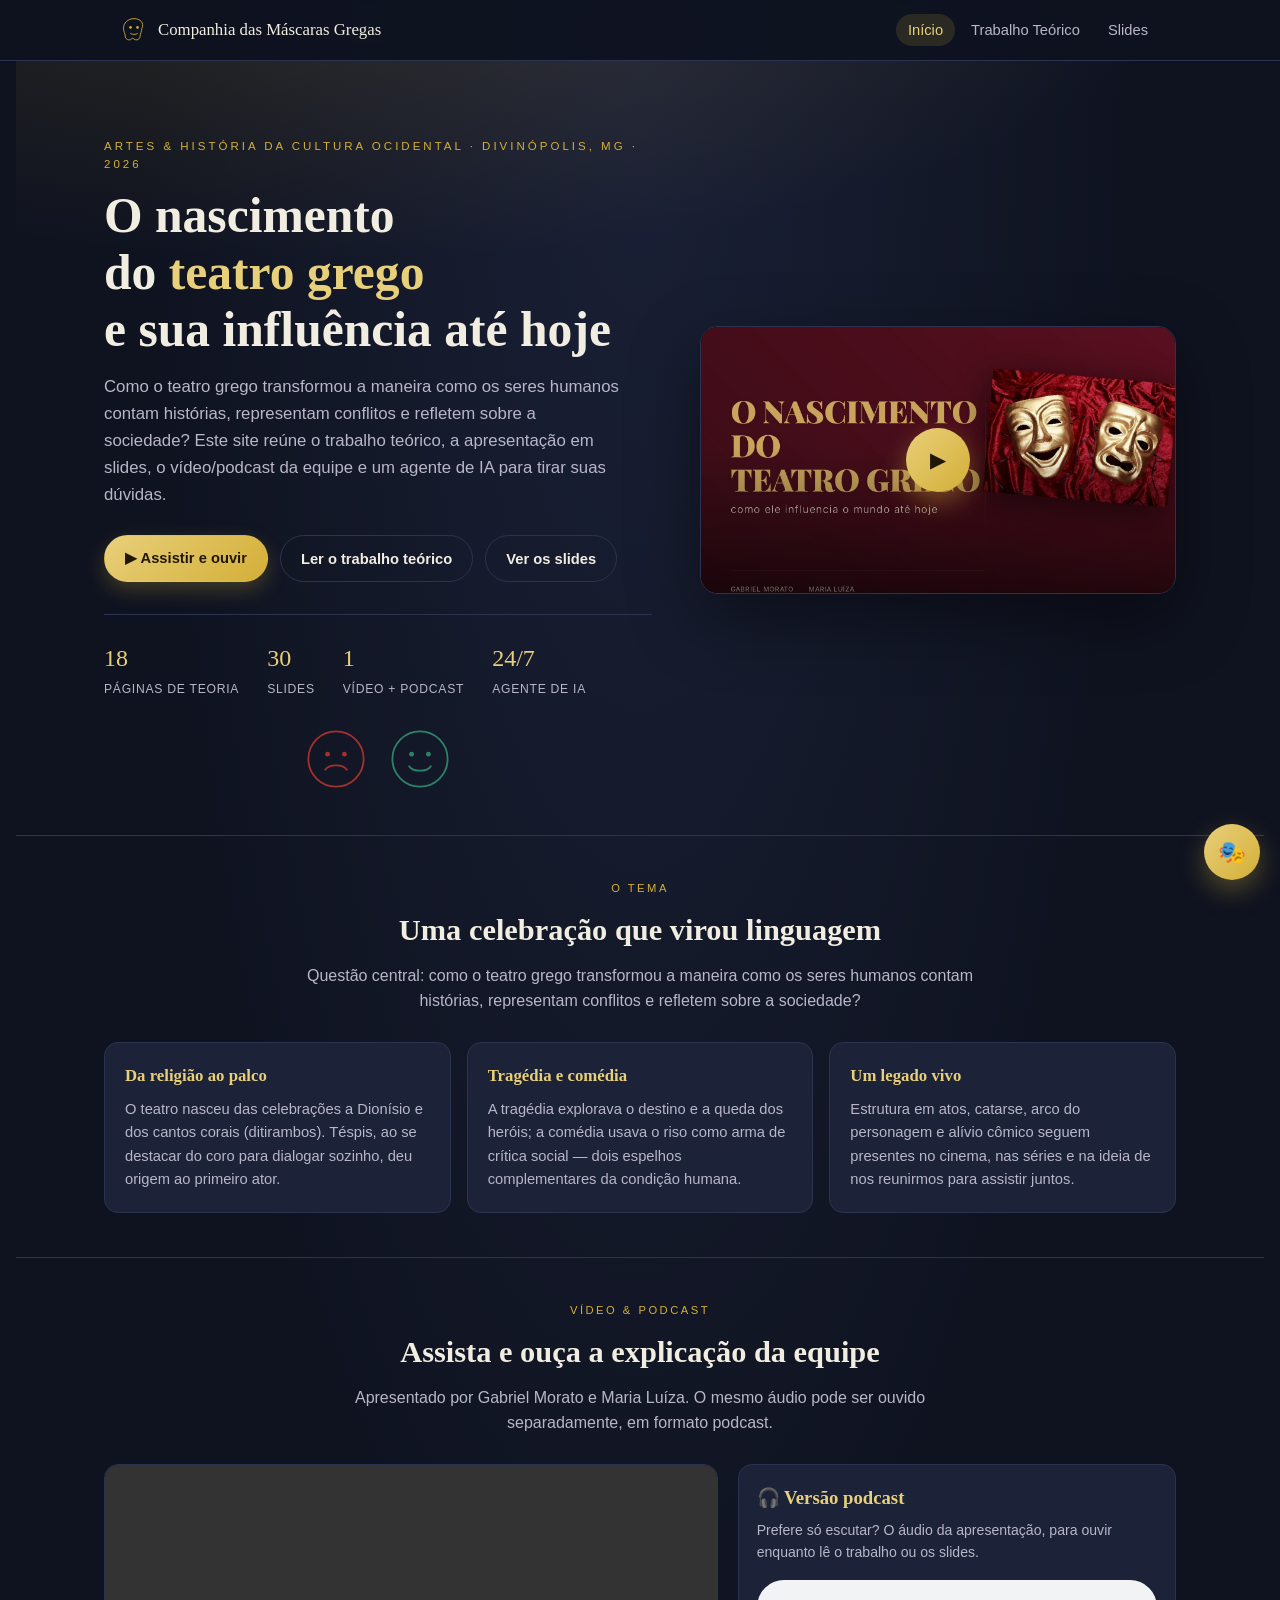
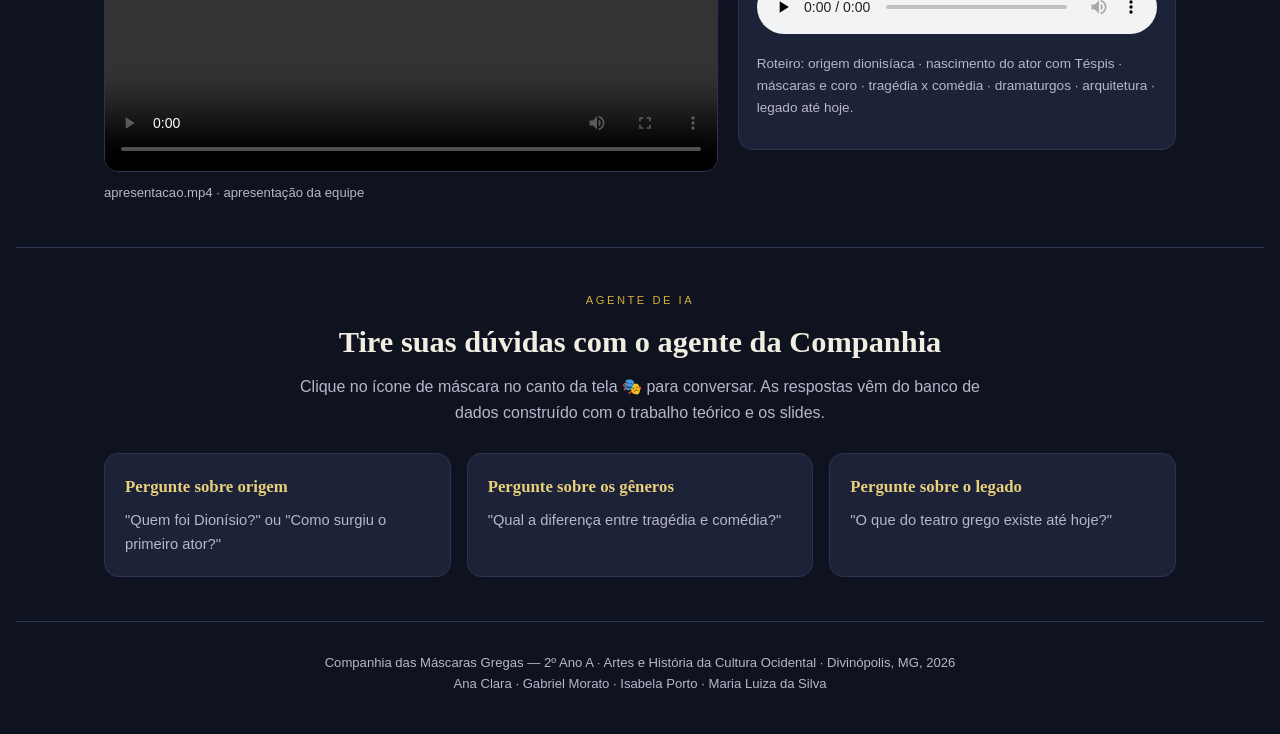
==== commit bf5dc24e: "Adiciona proxy do Gemini como função serverless da Vercel Cria api/gemini.js (chave em process.env.G" ====
--- a/index.html
+++ b/index.html
@@ -384,28 +384,17 @@
   panel.hidden = !panel.hidden;
   if(!panel.hidden && !greeted){
     greeted = true;
-    addMsg(messages,'bot','Salve! 🎭 Sou o agente de IA da Companhia das Máscaras Gregas, agora com o Google Gemini. Na primeira pergunta vou pedir sua chave da API (fica só neste navegador). Pergunte sobre a origem do teatro, Dionísio, máscaras, tragédia, comédia, os dramaturgos ou o legado até hoje.');
+    addMsg(messages,'bot','Salve! 🎭 Sou o agente de IA da Companhia das Máscaras Gregas, com o Google Gemini. Pergunte sobre a origem do teatro, Dionísio, máscaras, tragédia, comédia, os dramaturgos ou o legado até hoje.');
   }
   if(!panel.hidden) field.focus();
 });
 panel.querySelector('.close').addEventListener('click', function(){ panel.hidden = true; });
 /* ---- Integração com o Google Gemini ----
-   A chave da API não fica no código (site estático a exporia a qualquer
-   visitante). Ela é pedida ao usuário e guardada só no localStorage.
-   Sem chave ou em caso de erro, cai no mecanismo local answer(). */
-var GEMINI_URL = 'https://generativelanguage.googleapis.com/v1beta/models/gemini-2.0-flash:generateContent';
-var GEMINI_KEY_STORE = 'gemini_api_key';
+   O site chama /api/gemini (função serverless da Vercel), que guarda a
+   chave do lado do servidor. Ninguém precisa colar chave nenhuma; o
+   navegador nunca vê a chave real. */
+var GEMINI_PROXY_URL = '/api/gemini';
 var chatHistory = []; // [{role:'user'|'model', text}]
-
-function getGeminiKey(){ try { return localStorage.getItem(GEMINI_KEY_STORE) || ''; } catch(e){ return ''; } }
-function setGeminiKey(v){ try { v ? localStorage.setItem(GEMINI_KEY_STORE, v) : localStorage.removeItem(GEMINI_KEY_STORE); } catch(e){} }
-function ensureGeminiKey(){
-  var k = getGeminiKey();
-  if(k) return k;
-  var entered = window.prompt('Cole sua chave da API do Google Gemini (guardada apenas neste navegador):');
-  if(entered){ entered = entered.trim(); setGeminiKey(entered); return entered; }
-  return '';
-}
 
 var GEMINI_SYSTEM =
   'Você é o agente de IA da "Companhia das Máscaras Gregas", um trabalho escolar de Artes e ' +
@@ -415,14 +404,14 @@
   'responda brevemente e reconduza ao assunto.\n\n=== BASE DE CONHECIMENTO ===\n' +
   KB.map(function(k){ return '- ' + k.title + ': ' + k.text; }).join('\n');
 
-function callGemini(key, question){
+function callGemini(question){
   chatHistory.push({ role:'user', text: question });
   var body = {
     systemInstruction: { parts: [{ text: GEMINI_SYSTEM }] },
     contents: chatHistory.map(function(t){ return { role: t.role, parts: [{ text: t.text }] }; }),
     generationConfig: { temperature: 0.4 }
   };
-  return fetch(GEMINI_URL + '?key=' + encodeURIComponent(key), {
+  return fetch(GEMINI_PROXY_URL, {
     method: 'POST',
     headers: { 'Content-Type': 'application/json' },
     body: JSON.stringify(body)
@@ -442,24 +431,17 @@
   var q = field.value.trim(); if(!q) return;
   addMsg(messages,'user',q); field.value='';
 
-  var key = ensureGeminiKey();
-  if(!key){
-    var r = answer(q);
-    addMsg(messages,'bot','(sem chave do Gemini — resposta da base local)\n\n' + r.text, r.src);
-    return;
-  }
-
   field.disabled = true; sendBtn.disabled = true;
   var pending = document.createElement('div');
   pending.className = 'msg bot'; pending.textContent = '…';
   messages.appendChild(pending); messages.scrollTop = messages.scrollHeight;
 
-  callGemini(key, q).then(function(reply){
+  callGemini(q).then(function(reply){
     pending.innerHTML = reply.replace(/\n/g,'<br><br>');
   }).catch(function(err){
     chatHistory.pop();
     var r = answer(q);
-    pending.innerHTML = ('⚠️ Falha ao consultar o Gemini (' + err.message + '). Resposta da base local:').replace(/\n/g,'<br>')
+    pending.innerHTML = ('⚠️ Falha ao consultar o agente (' + err.message + '). Resposta da base local:').replace(/\n/g,'<br>')
       + '<br><br>' + r.text.replace(/\n/g,'<br><br>');
     if(r.src && r.src.length){ var s=document.createElement('span'); s.className='src'; s.textContent='📖 Fonte: '+r.src.join(' · '); pending.appendChild(s); }
   }).then(function(){
@@ -469,18 +451,6 @@
 }
 sendBtn.addEventListener('click', ask);
 field.addEventListener('keydown', function(e){ if(e.key==='Enter') ask(); });
-
-var kbtn = document.createElement('button');
-kbtn.className = 'close'; kbtn.textContent = '🔑'; kbtn.title = 'Trocar/remover a chave do Gemini';
-kbtn.style.marginLeft = '0';
-kbtn.addEventListener('click', function(){
-  var cur = getGeminiKey();
-  var v = window.prompt('Chave da API do Gemini (vazio remove):', cur);
-  if(v === null) return;
-  setGeminiKey(v.trim());
-  addMsg(messages,'bot', v.trim() ? 'Chave atualizada.' : 'Chave removida — passo a responder pela base local.');
-});
-panel.querySelector('.ai-head').insertBefore(kbtn, panel.querySelector('.ai-head .close'));
 </script>
 
 <script>
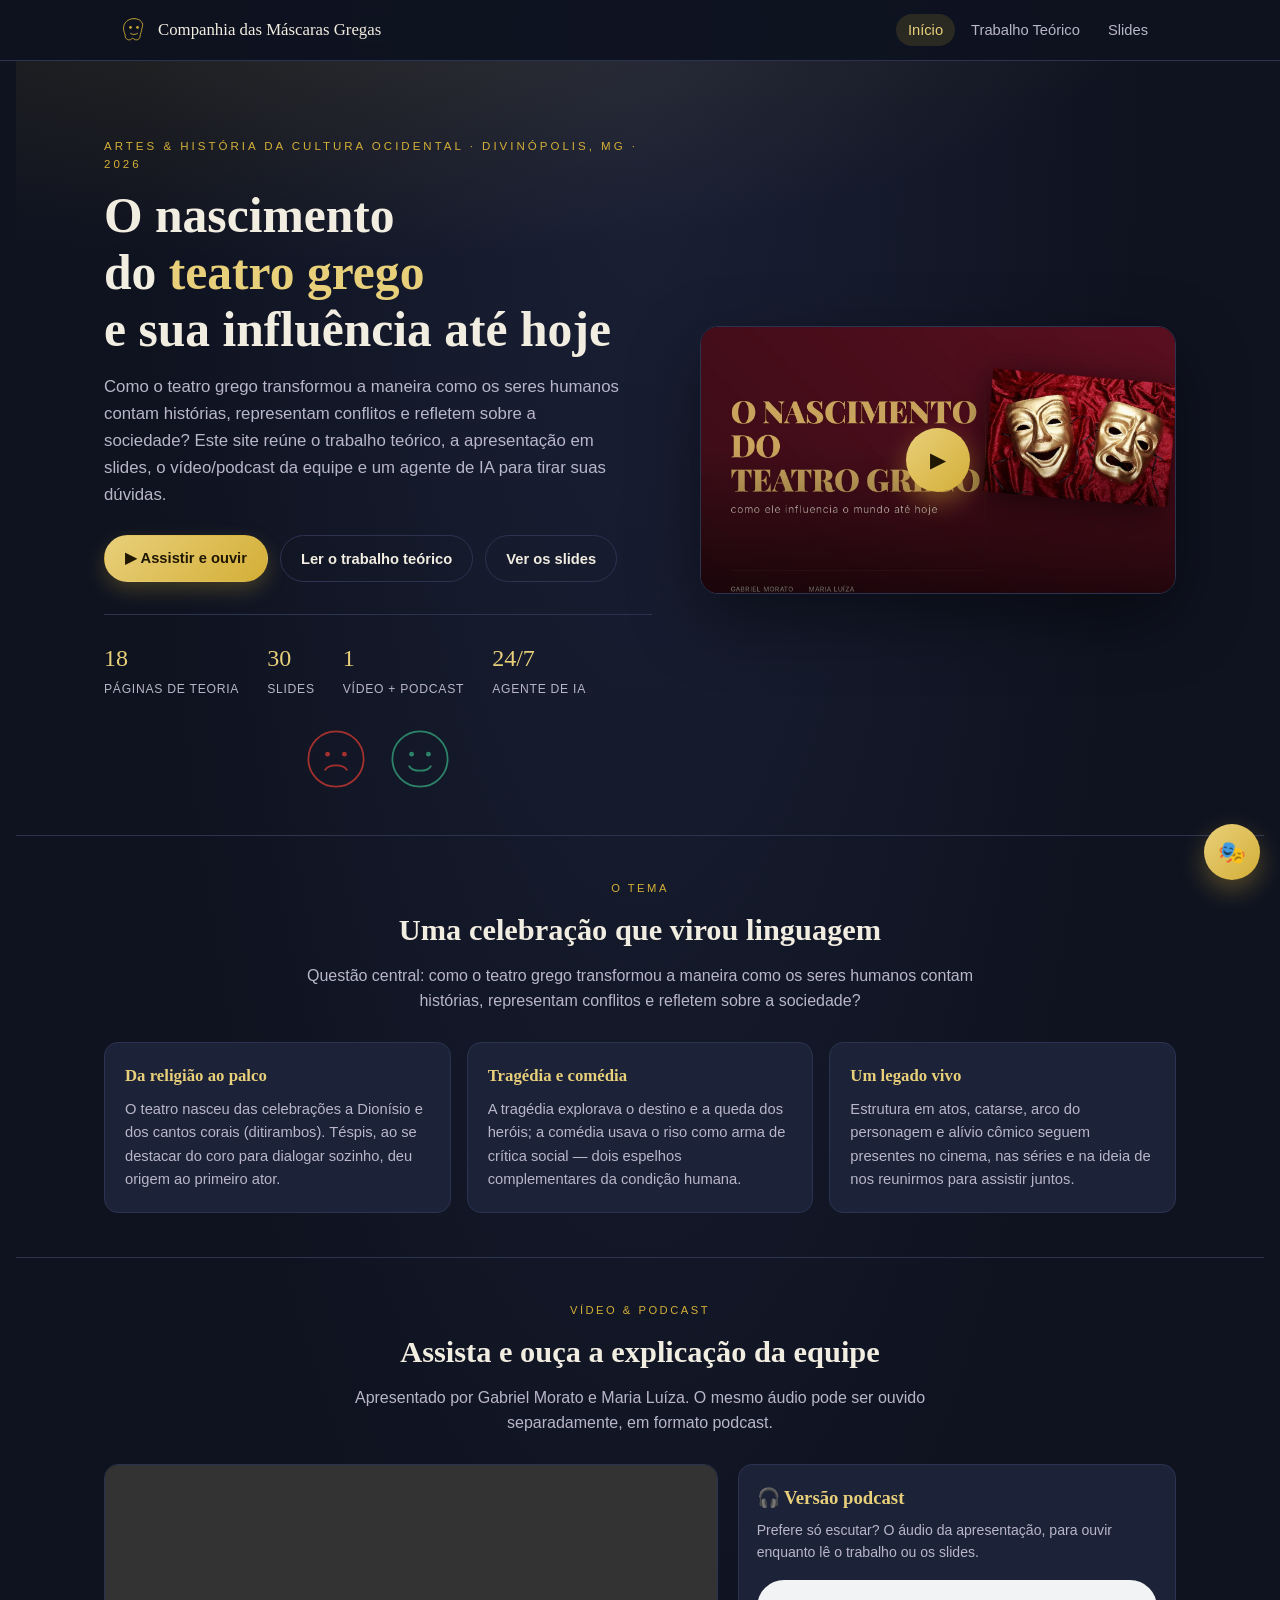
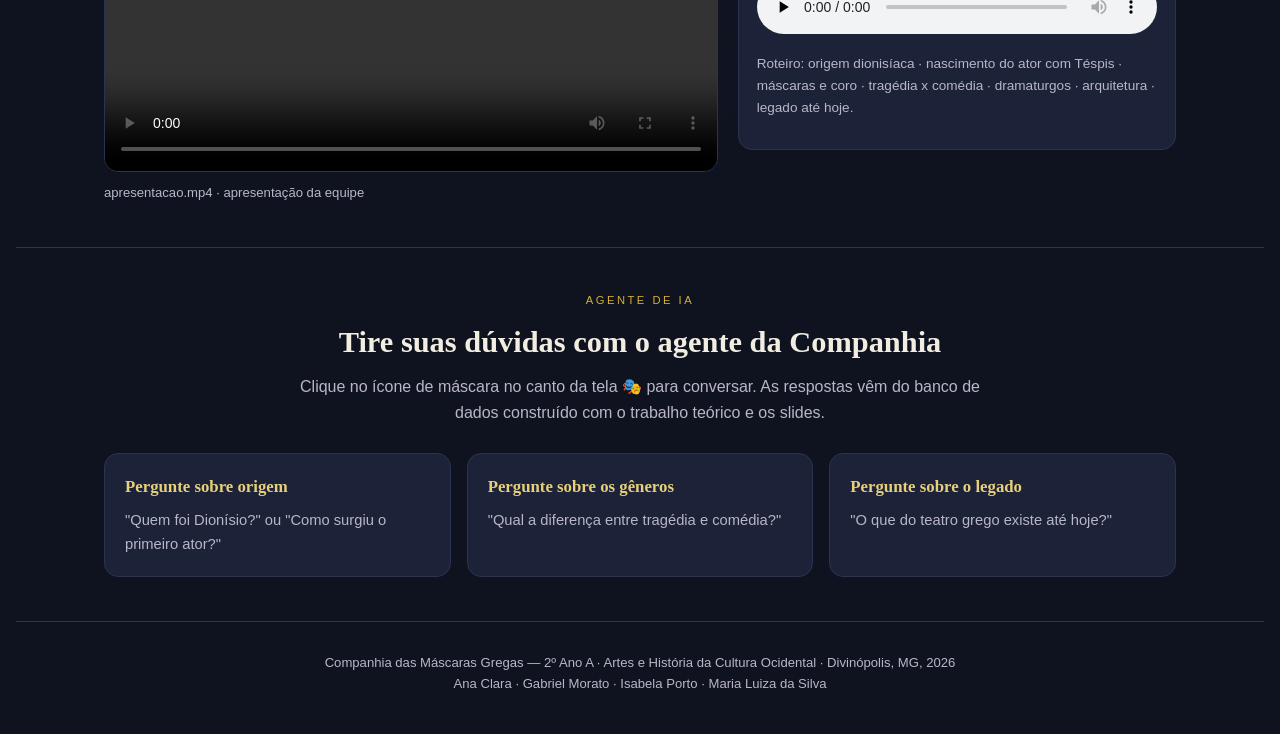
==== commit 85c7c258: "Animação de 'digitando' no chat e bloqueia envio duplo Enquanto espera a resposta do Gemini, mostra " ====
--- a/index.html
+++ b/index.html
@@ -113,6 +113,11 @@
 .msg.bot{background:var(--card);border:1px solid var(--line);align-self:flex-start;border-bottom-left-radius:3px;}
 .msg.user{background:rgba(212,175,55,.16);color:var(--ink);align-self:flex-end;border-bottom-right-radius:3px;}
 .msg .src{display:block;margin-top:7px;font-size:.7rem;color:var(--gold-soft);}
+.msg.typing{display:flex;align-items:center;gap:4px;padding:12px 14px;}
+.msg.typing .dot{width:6px;height:6px;border-radius:50%;background:var(--gold-soft);opacity:.4;animation:typing-bounce 1.1s infinite;}
+.msg.typing .dot:nth-child(2){animation-delay:.15s;}
+.msg.typing .dot:nth-child(3){animation-delay:.3s;}
+@keyframes typing-bounce{0%,60%,100%{transform:translateY(0);opacity:.4;}30%{transform:translateY(-4px);opacity:1;}}
 .ai-suggestions{display:flex;flex-wrap:wrap;gap:6px;padding:0 14px 8px;}
 .chip{font-size:.72rem;padding:5px 9px;border-radius:999px;border:1px solid var(--line);background:transparent;color:var(--ink-dim);cursor:pointer;}
 .chip:hover{border-color:var(--gold);color:var(--gold-soft);}
@@ -427,24 +432,31 @@
   });
 }
 
+var busy = false;
 function ask(){
+  if(busy) return;
   var q = field.value.trim(); if(!q) return;
+  busy = true;
   addMsg(messages,'user',q); field.value='';
 
   field.disabled = true; sendBtn.disabled = true;
   var pending = document.createElement('div');
-  pending.className = 'msg bot'; pending.textContent = '…';
+  pending.className = 'msg bot typing';
+  pending.innerHTML = '<span class="dot"></span><span class="dot"></span><span class="dot"></span>';
   messages.appendChild(pending); messages.scrollTop = messages.scrollHeight;
 
   callGemini(q).then(function(reply){
+    pending.classList.remove('typing');
     pending.innerHTML = reply.replace(/\n/g,'<br><br>');
   }).catch(function(err){
     chatHistory.pop();
     var r = answer(q);
+    pending.classList.remove('typing');
     pending.innerHTML = ('⚠️ Falha ao consultar o agente (' + err.message + '). Resposta da base local:').replace(/\n/g,'<br>')
       + '<br><br>' + r.text.replace(/\n/g,'<br><br>');
     if(r.src && r.src.length){ var s=document.createElement('span'); s.className='src'; s.textContent='📖 Fonte: '+r.src.join(' · '); pending.appendChild(s); }
   }).then(function(){
+    busy = false;
     field.disabled = false; sendBtn.disabled = false; field.focus();
     messages.scrollTop = messages.scrollHeight;
   });
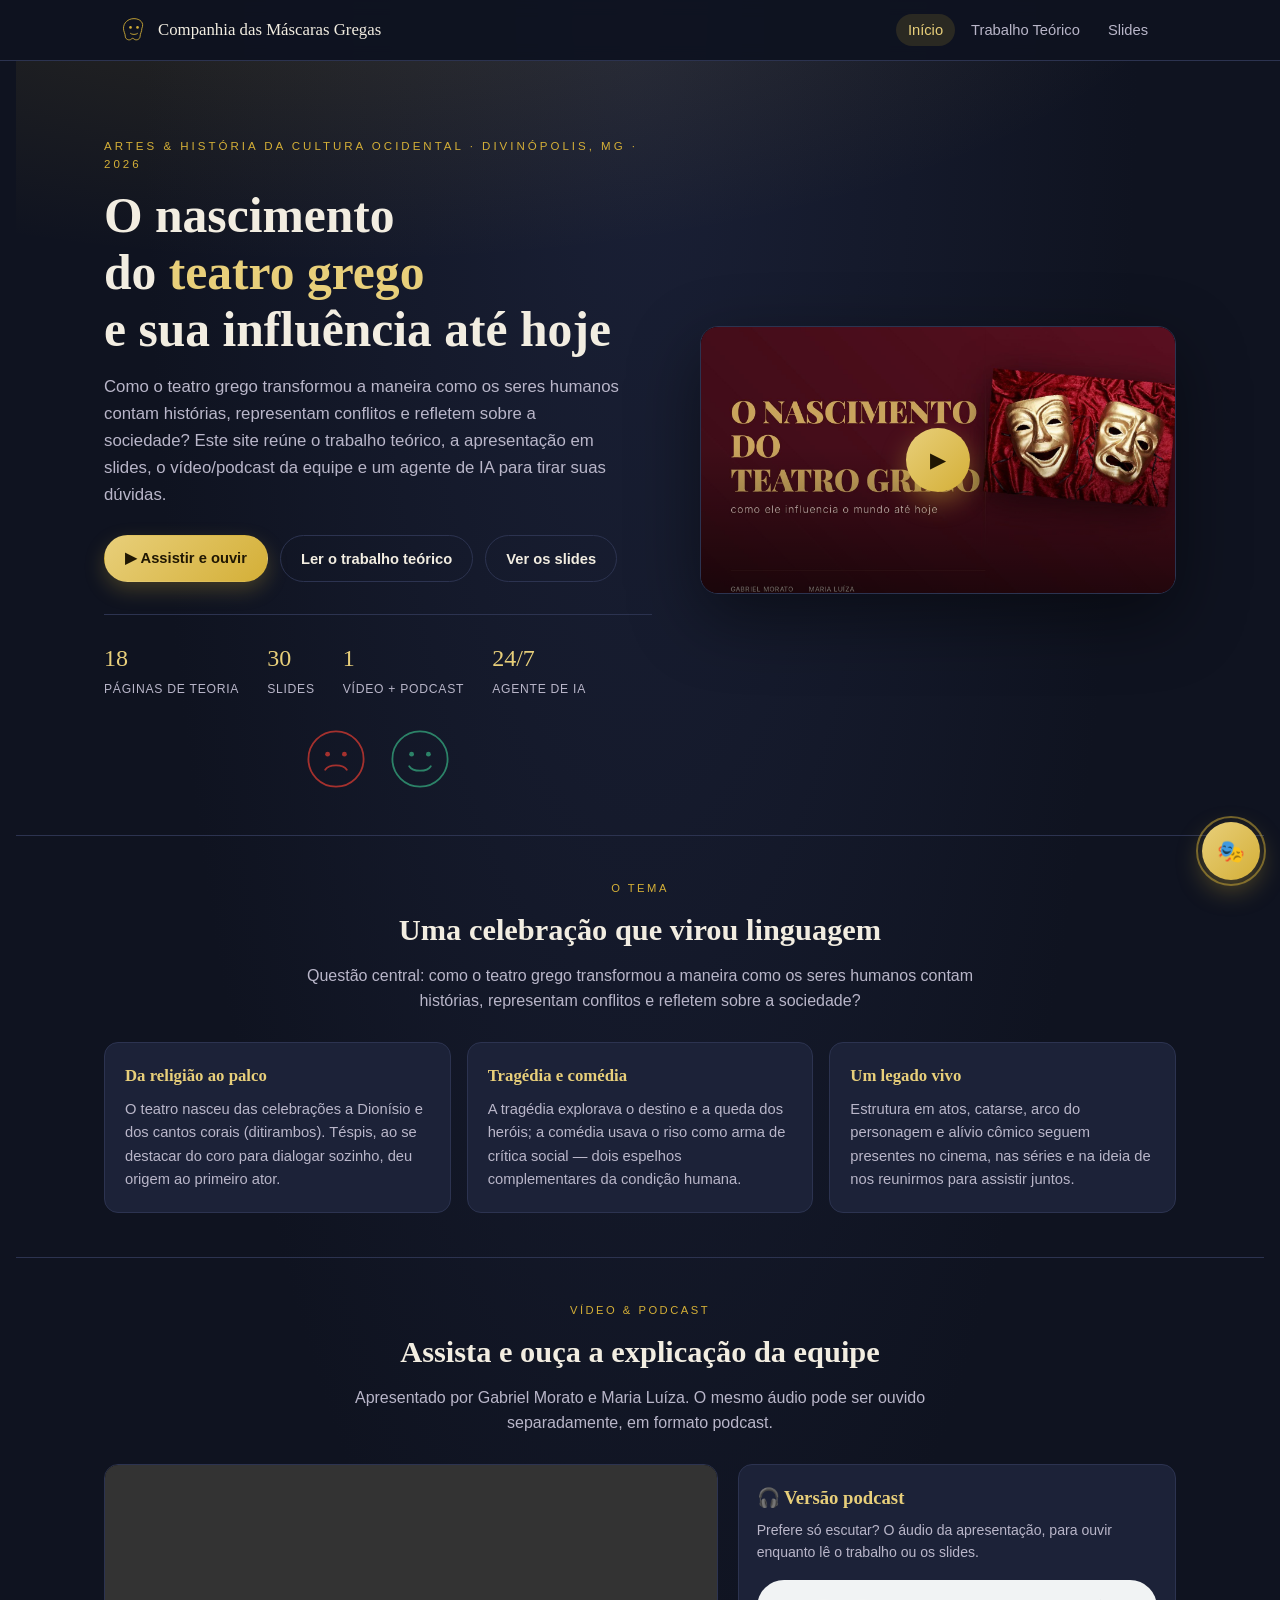
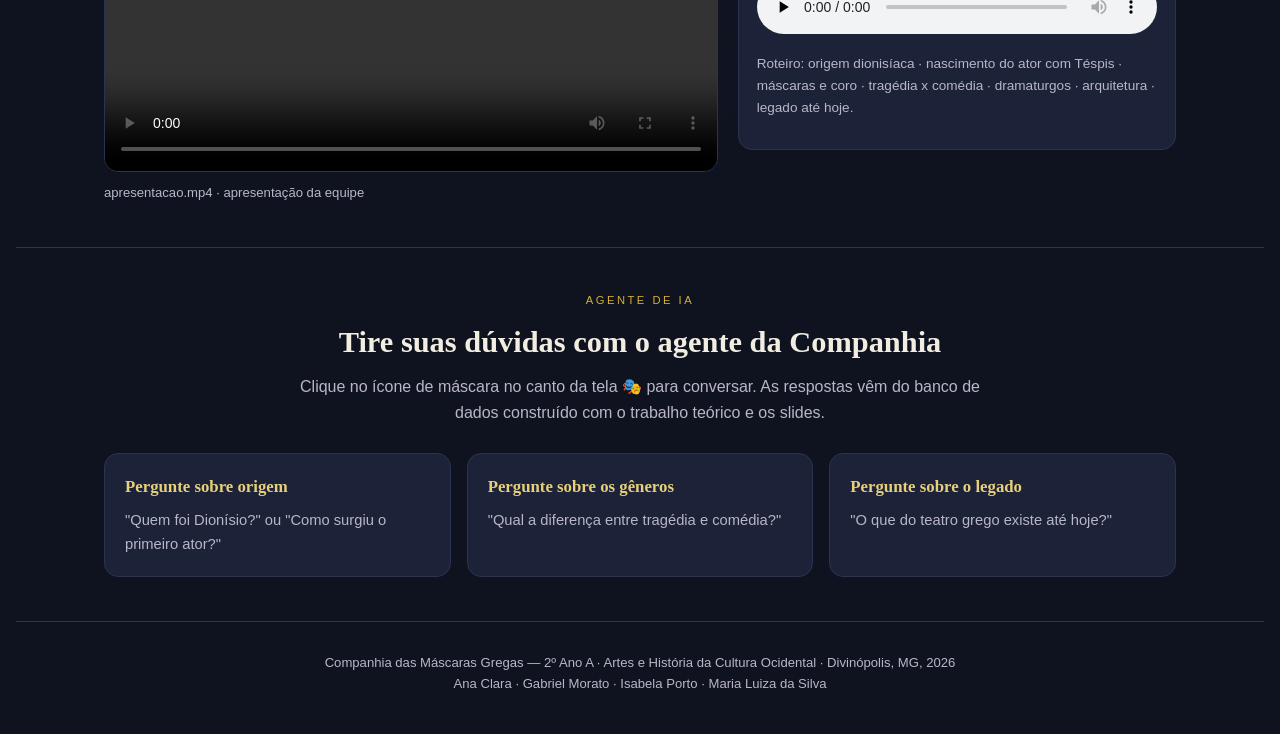
==== commit d142dc5c: "Melhora o menu/painel do agente de IA (mobile e desktop) - Abertura/fechamento com transição (scale+" ====
--- a/index.html
+++ b/index.html
@@ -100,15 +100,23 @@
 .slide h3{font-family:var(--serif);font-size:1.25rem;margin:0 0 10px;color:var(--ink);text-wrap:balance;}
 .slide p.quote{font-style:italic;color:var(--gold-soft);margin:10px 0 0;}
 footer.site{border-top:1px solid var(--line);padding:30px 0 40px;text-align:center;color:var(--ink-dim);font-size:.82rem;}
-#ai-toggle{position:fixed;bottom:20px;right:20px;z-index:100;width:56px;height:56px;border-radius:50%;border:none;background:linear-gradient(135deg,var(--gold-soft),var(--gold));color:#201703;font-size:1.4rem;cursor:pointer;box-shadow:0 10px 26px rgba(212,175,55,.35);}
-#ai-panel{position:fixed;bottom:88px;right:20px;z-index:100;width:min(360px,calc(100vw - 32px));max-height:min(520px,calc(100vh - 130px));background:var(--bg-alt);border:1px solid var(--line);border-radius:16px;box-shadow:0 20px 60px rgba(0,0,0,.5);display:flex;flex-direction:column;overflow:hidden;}
+#ai-toggle{position:fixed;bottom:20px;right:20px;z-index:100;width:58px;height:58px;border-radius:50%;border:none;background:linear-gradient(135deg,var(--gold-soft),var(--gold));color:#201703;font-size:1.4rem;cursor:pointer;box-shadow:0 10px 26px rgba(212,175,55,.35);transition:transform .2s ease,box-shadow .2s ease;}
+#ai-toggle:hover{transform:translateY(-2px) scale(1.04);box-shadow:0 14px 32px rgba(212,175,55,.45);}
+#ai-toggle::before{content:"";position:absolute;inset:-6px;border-radius:50%;border:2px solid rgba(212,175,55,.5);animation:ai-pulse 2.6s ease-out infinite;pointer-events:none;}
+#ai-toggle.open::before{display:none;}
+@keyframes ai-pulse{0%{transform:scale(.85);opacity:.8;}80%,100%{transform:scale(1.35);opacity:0;}}
+#ai-backdrop{position:fixed;inset:0;z-index:99;background:rgba(6,8,14,.55);backdrop-filter:blur(2px);opacity:0;pointer-events:none;transition:opacity .2s ease;}
+#ai-backdrop.show{opacity:1;pointer-events:auto;}
+#ai-panel{position:fixed;bottom:90px;right:20px;z-index:100;width:min(380px,calc(100vw - 32px));height:min(560px,calc(100vh - 130px));background:var(--bg-alt);border:1px solid var(--line);border-radius:18px;box-shadow:0 24px 70px rgba(0,0,0,.55);display:flex;flex-direction:column;overflow:hidden;transform-origin:bottom right;transform:scale(.92) translateY(12px);opacity:0;visibility:hidden;transition:transform .18s ease,opacity .18s ease,visibility .18s;}
+#ai-panel.open{transform:scale(1) translateY(0);opacity:1;visibility:visible;}
 #ai-panel[hidden]{display:none;}
-.ai-head{padding:12px 14px;border-bottom:1px solid var(--line);display:flex;align-items:center;gap:9px;background:var(--card);}
-.ai-head .dot{width:8px;height:8px;border-radius:50%;background:#37d17c;box-shadow:0 0 6px #37d17c;}
+.ai-head{padding:14px 16px;border-bottom:1px solid var(--line);display:flex;align-items:center;gap:10px;background:var(--card);flex:none;}
+.ai-head .dot{width:8px;height:8px;border-radius:50%;background:#37d17c;box-shadow:0 0 6px #37d17c;flex:none;}
 .ai-head strong{font-family:var(--serif);font-size:.95rem;}
 .ai-head span.sub{display:block;font-size:.7rem;color:var(--ink-dim);}
-.ai-head button.close{margin-left:auto;background:none;border:none;color:var(--ink-dim);font-size:1.05rem;cursor:pointer;}
-.ai-messages{flex:1;overflow-y:auto;padding:12px 14px;display:flex;flex-direction:column;gap:10px;font-size:.87rem;}
+.ai-head button.close{margin-left:auto;background:none;border:1px solid transparent;color:var(--ink-dim);font-size:1.05rem;cursor:pointer;width:32px;height:32px;border-radius:50%;display:flex;align-items:center;justify-content:center;transition:background .15s,color .15s;}
+.ai-head button.close:hover{background:rgba(255,255,255,.08);color:var(--ink);}
+.ai-messages{flex:1;overflow-y:auto;-webkit-overflow-scrolling:touch;padding:14px 16px;display:flex;flex-direction:column;gap:10px;font-size:.87rem;overscroll-behavior:contain;}
 .msg{max-width:92%;padding:9px 12px;border-radius:12px;line-height:1.5;}
 .msg.bot{background:var(--card);border:1px solid var(--line);align-self:flex-start;border-bottom-left-radius:3px;}
 .msg.user{background:rgba(212,175,55,.16);color:var(--ink);align-self:flex-end;border-bottom-right-radius:3px;}
@@ -118,13 +126,20 @@
 .msg.typing .dot:nth-child(2){animation-delay:.15s;}
 .msg.typing .dot:nth-child(3){animation-delay:.3s;}
 @keyframes typing-bounce{0%,60%,100%{transform:translateY(0);opacity:.4;}30%{transform:translateY(-4px);opacity:1;}}
-.ai-suggestions{display:flex;flex-wrap:wrap;gap:6px;padding:0 14px 8px;}
-.chip{font-size:.72rem;padding:5px 9px;border-radius:999px;border:1px solid var(--line);background:transparent;color:var(--ink-dim);cursor:pointer;}
+.ai-suggestions{display:flex;gap:6px;padding:0 16px 10px;flex:none;overflow-x:auto;-webkit-overflow-scrolling:touch;scrollbar-width:none;}
+.ai-suggestions::-webkit-scrollbar{display:none;}
+.chip{flex:none;font-size:.72rem;padding:6px 10px;border-radius:999px;border:1px solid var(--line);background:transparent;color:var(--ink-dim);cursor:pointer;white-space:nowrap;transition:border-color .15s,color .15s;}
 .chip:hover{border-color:var(--gold);color:var(--gold-soft);}
-.ai-input{display:flex;gap:8px;padding:10px;border-top:1px solid var(--line);background:var(--card);}
-.ai-input input{flex:1;background:var(--bg);border:1px solid var(--line);border-radius:10px;padding:9px 11px;color:var(--ink);font-size:.87rem;}
+.ai-input{display:flex;gap:8px;padding:12px;border-top:1px solid var(--line);background:var(--card);flex:none;}
+.ai-input input{flex:1;min-width:0;background:var(--bg);border:1px solid var(--line);border-radius:10px;padding:11px 12px;color:var(--ink);font-size:.95rem;}
 .ai-input input:focus{outline:1px solid var(--gold);}
-.ai-input button{background:var(--gold);border:none;border-radius:10px;padding:0 14px;font-weight:700;cursor:pointer;color:#201703;}
+.ai-input input:disabled{opacity:.6;}
+.ai-input button{background:var(--gold);border:none;border-radius:10px;padding:0 16px;font-weight:700;cursor:pointer;color:#201703;min-width:44px;transition:opacity .15s;}
+.ai-input button:disabled{opacity:.5;cursor:default;}
+@media (max-width:600px){
+  #ai-panel{right:12px;left:12px;bottom:12px;width:auto;height:min(72vh,620px);border-radius:18px;transform-origin:bottom center;}
+  #ai-toggle{bottom:16px;right:16px;}
+}
 .slides-gallery{display:grid;grid-template-columns:repeat(auto-fill,minmax(280px,1fr));gap:16px;}
 .slides-gallery figure{margin:0;background:var(--card);border:1px solid var(--line);border-radius:var(--radius);overflow:hidden;}
 .slides-gallery img{width:100%;aspect-ratio:16/9;object-fit:cover;background:#000;cursor:zoom-in;display:block;}
@@ -368,12 +383,15 @@
   container.appendChild(msg);
   container.scrollTop = container.scrollHeight;
 }
+var backdrop = document.createElement('div');
+backdrop.id = 'ai-backdrop';
+document.body.appendChild(backdrop);
 var toggle = document.createElement('button');
 toggle.id='ai-toggle'; toggle.textContent='🎭'; toggle.setAttribute('aria-label','Abrir agente de IA');
 document.body.appendChild(toggle);
 var panel = document.createElement('div');
 panel.id='ai-panel'; panel.hidden = true;
-panel.innerHTML = '<div class="ai-head"><span class="dot"></span><div><strong>Agente da Companhia</strong><span class="sub">Responde com base no trabalho e nos slides</span></div><button class="close" aria-label="Fechar">✕</button></div><div class="ai-messages" id="ai-messages"></div><div class="ai-suggestions" id="ai-suggestions"></div><div class="ai-input"><input id="ai-field" type="text" placeholder="Pergunte sobre o teatro grego..." autocomplete="off"/><button id="ai-send">Enviar</button></div>';
+panel.innerHTML = '<div class="ai-head"><span class="dot"></span><div><strong>Agente da Companhia</strong><span class="sub">Responde com base no trabalho e nos slides</span></div><button class="close" aria-label="Fechar">✕</button></div><div class="ai-messages" id="ai-messages"></div><div class="ai-suggestions" id="ai-suggestions"></div><div class="ai-input"><input id="ai-field" type="text" placeholder="Pergunte sobre o teatro grego..." autocomplete="off"/><button id="ai-send" aria-label="Enviar">➤</button></div>';
 document.body.appendChild(panel);
 var messages = panel.querySelector('#ai-messages');
 var suggestionsBox = panel.querySelector('#ai-suggestions');
@@ -385,15 +403,33 @@
   suggestionsBox.appendChild(chip);
 });
 var greeted = false;
-toggle.addEventListener('click', function(){
-  panel.hidden = !panel.hidden;
-  if(!panel.hidden && !greeted){
+function openPanel(){
+  panel.hidden = false;
+  requestAnimationFrame(function(){ panel.classList.add('open'); });
+  backdrop.classList.add('show');
+  toggle.classList.add('open');
+  toggle.setAttribute('aria-label','Fechar agente de IA');
+  if(!greeted){
     greeted = true;
     addMsg(messages,'bot','Salve! 🎭 Sou o agente de IA da Companhia das Máscaras Gregas, com o Google Gemini. Pergunte sobre a origem do teatro, Dionísio, máscaras, tragédia, comédia, os dramaturgos ou o legado até hoje.');
   }
-  if(!panel.hidden) field.focus();
+  setTimeout(function(){ field.focus(); }, 180);
+}
+function closePanel(){
+  panel.classList.remove('open');
+  backdrop.classList.remove('show');
+  toggle.classList.remove('open');
+  toggle.setAttribute('aria-label','Abrir agente de IA');
+  setTimeout(function(){ if(!panel.classList.contains('open')) panel.hidden = true; }, 200);
+}
+toggle.addEventListener('click', function(){
+  if(panel.classList.contains('open')) closePanel(); else openPanel();
 });
-panel.querySelector('.close').addEventListener('click', function(){ panel.hidden = true; });
+panel.querySelector('.close').addEventListener('click', closePanel);
+backdrop.addEventListener('click', closePanel);
+document.addEventListener('keydown', function(e){
+  if(e.key === 'Escape' && panel.classList.contains('open')) closePanel();
+});
 /* ---- Integração com o Google Gemini ----
    O site chama /api/gemini (função serverless da Vercel), que guarda a
    chave do lado do servidor. Ninguém precisa colar chave nenhuma; o
